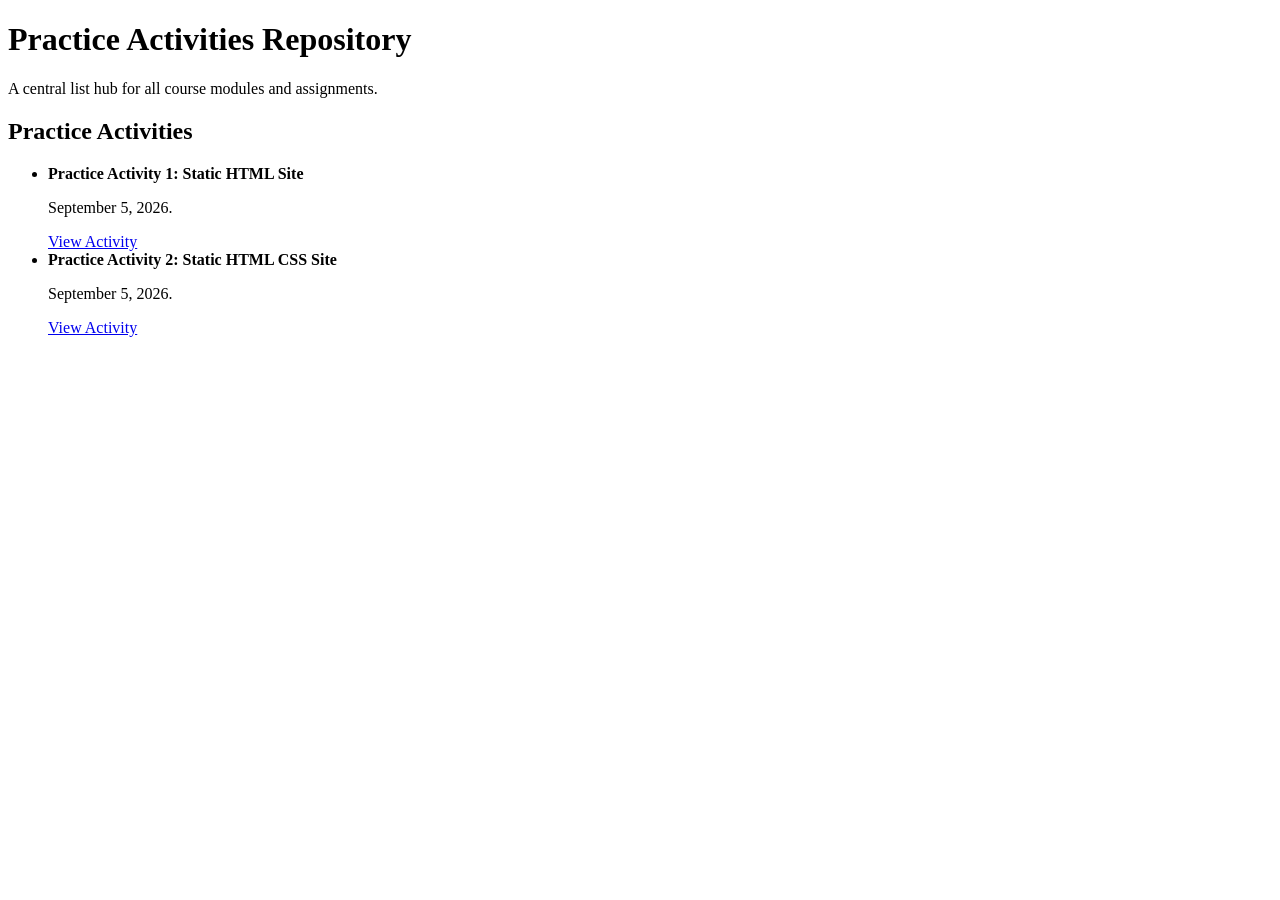
==== index.html @ 5d1b8ae7 "pasted files from sir's repo" ====
<!DOCTYPE html>
<html lang="en">
<head>
    <meta charset="UTF-8">
    <meta name="viewport" content="width=device-width, initial-scale=1.0">
    <title>Class Activity Repository</title>
    <link rel="stylesheet" href="style.css">
</head>
<body>

    <!-- Banner Header -->
    <header>
        <h1>Practice Activities Repository</h1>
        <p>A central list hub for all course modules and assignments.</p>
    </header>

    <!-- Main Content Area -->
    <main>
        
        <!-- Section: Current Module -->
        <h2 class="section-title">Practice Activities</h2>
        <ul class="activity-list">
            <li>
                <span class="activity-info">
                    <strong>Practice Activity 1: Static HTML Site</strong>
                    <p>September 5, 2026.</p>
                </span>
                <a href="#" class="btn">View Activity</a>
            </li>
            <li>
                <span class="activity-info">
                    <strong>Practice Activity 2: Static HTML CSS Site</strong>
                    <p>September 5, 2026.</p>
                </span>
                <a href="#" class="btn">View Activity</a>
            </li>
        </ul>

    </main>

</body>
</html>
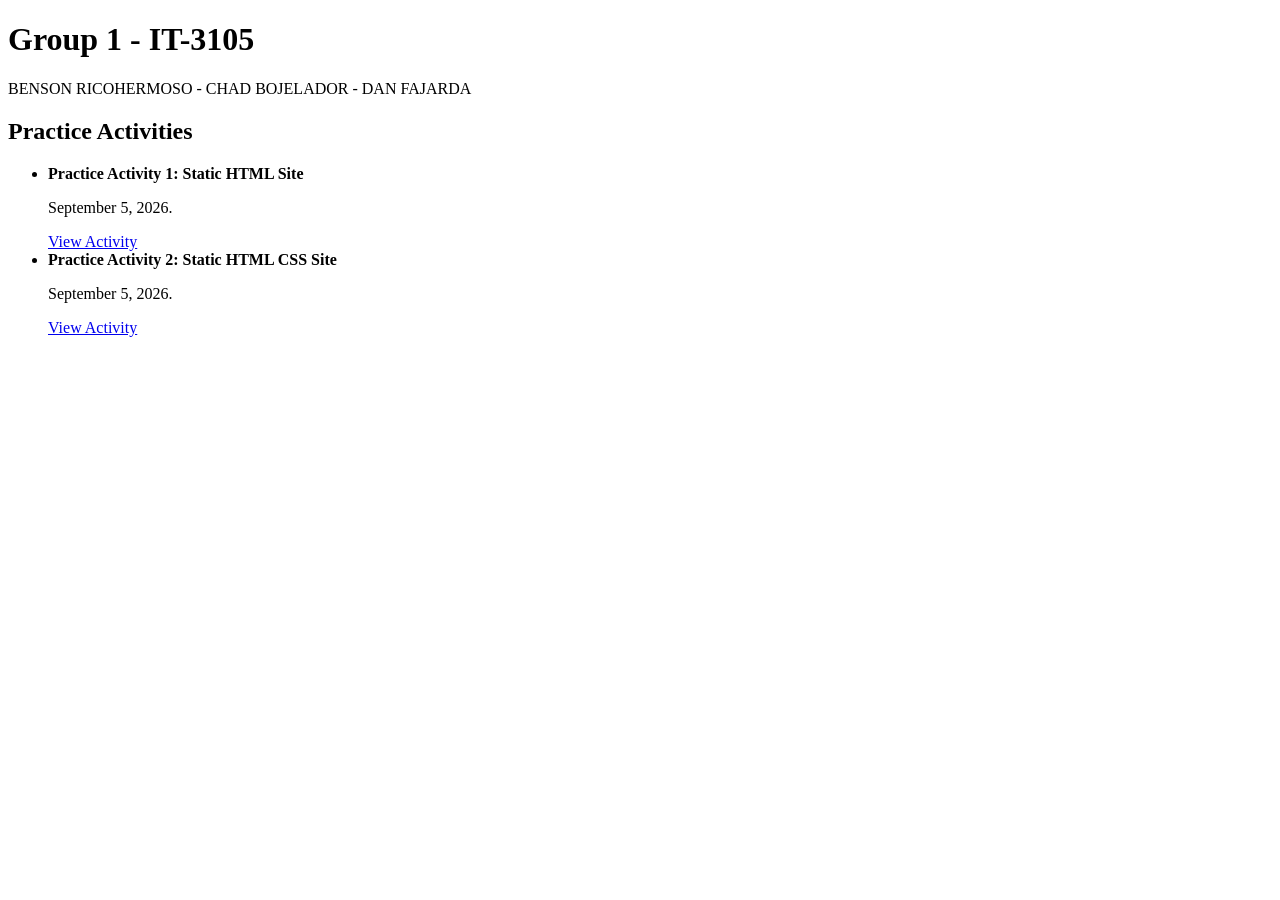
==== commit 299586de: "changes header and group name" ====
--- a/index.html
+++ b/index.html
@@ -10,8 +10,8 @@
 
     <!-- Banner Header -->
     <header>
-        <h1>Practice Activities Repository</h1>
-        <p>A central list hub for all course modules and assignments.</p>
+        <h1>Group 1 - IT-3105</h1>
+        <p>BENSON RICOHERMOSO - CHAD BOJELADOR - DAN FAJARDA</p>
     </header>
 
     <!-- Main Content Area -->
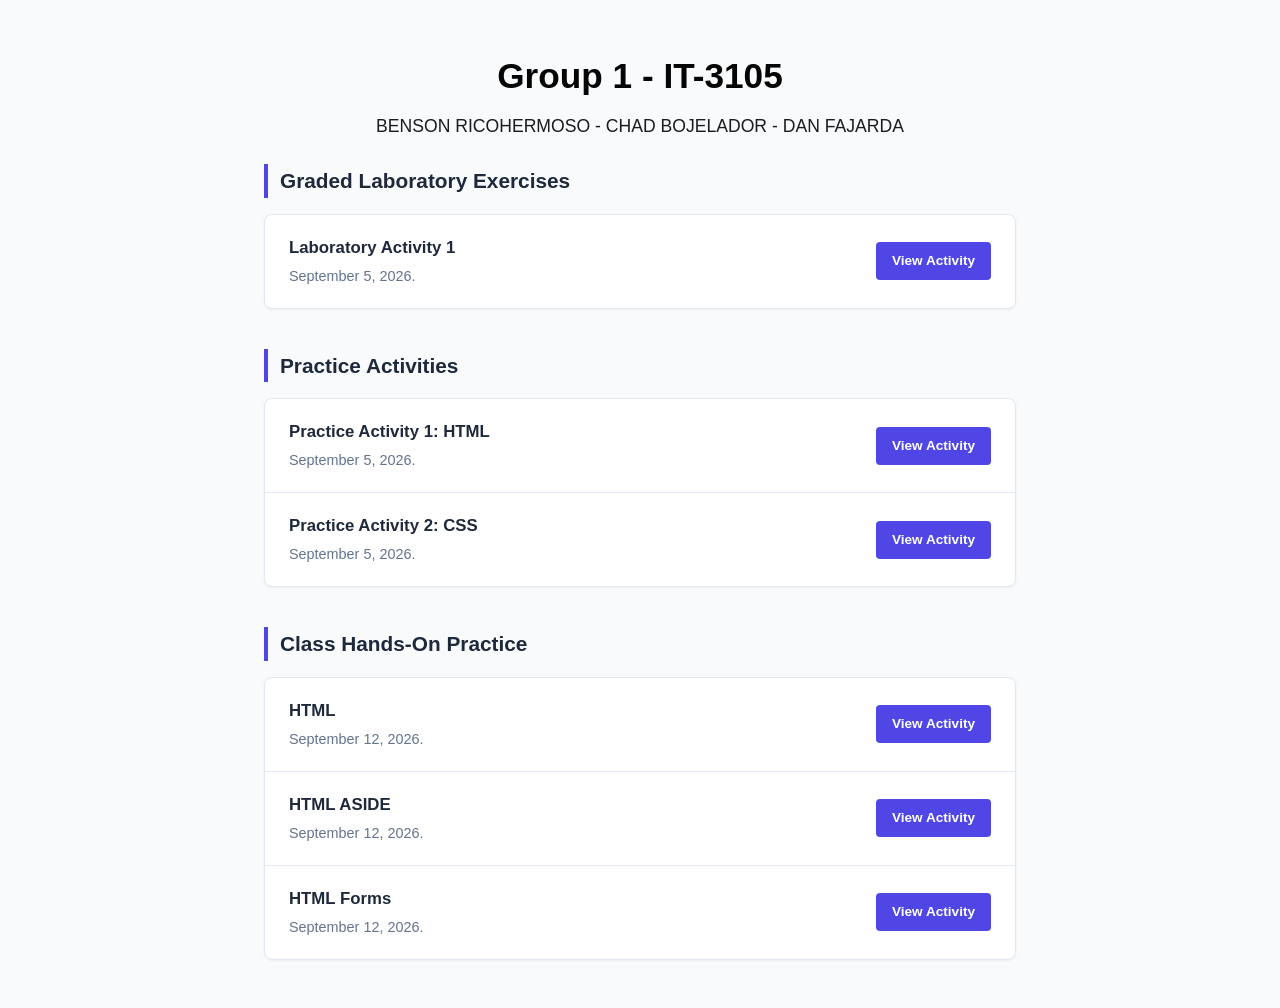
==== commit 0da3a35f: "update activity sections and add links for practice activities" ====
--- a/index.html
+++ b/index.html
@@ -18,21 +18,57 @@
     <main>
         
         <!-- Section: Current Module -->
-        <h2 class="section-title">Practice Activities</h2>
+        <h2 class="section-title">Graded Laboratory Exercises</h2>
         <ul class="activity-list">
             <li>
                 <span class="activity-info">
-                    <strong>Practice Activity 1: Static HTML Site</strong>
+                    <strong>Laboratory Activity 1</strong>
                     <p>September 5, 2026.</p>
                 </span>
                 <a href="#" class="btn">View Activity</a>
             </li>
+        </ul>
+
+         <h2 class="section-title">Practice Activities</h2>
+        <ul class="activity-list">
             <li>
                 <span class="activity-info">
-                    <strong>Practice Activity 2: Static HTML CSS Site</strong>
+                    <strong>Practice Activity 1: HTML</strong>
                     <p>September 5, 2026.</p>
                 </span>
-                <a href="#" class="btn">View Activity</a>
+                <a href="pract_activitiy/practice_1_html.html" class="btn">View Activity</a>
+            </li>
+            <li>
+                <span class="activity-info">
+                    <strong>Practice Activity 2: CSS</strong>
+                    <p>September 5, 2026.</p>
+                </span>
+                <a href="pract_activitiy/practice_2_css.html" class="btn">View Activity</a>
+            </li>
+        </ul>
+
+         <h2 class="section-title">Class Hands-On Practice</h2>
+        <ul class="activity-list">
+            <li>
+                <span class="activity-info">
+                    <strong>HTML</strong>
+                    <p>September 12, 2026.</p>
+                </span>
+                <a href="pract_activitiy/practice_1_html.html" class="btn">View Activity</a>
+            </li>
+            <li>
+                <span class="activity-info">
+                    <strong>HTML ASIDE</strong>
+                    <p>September 12, 2026.</p>
+                </span>
+                <a href="pract_activitiy/practice_2_html.html" class="btn">View Activity</a>
+            </li>
+            <li>
+                <span class="activity-info">
+                    <strong>HTML Forms</strong>
+                    <p>September 12, 2026.</p>
+                </span>
+                <a href="pract_activitiy/practice_1_html_form.html" class="btn">View Activity</a>
             </li>
         </ul>
 
--- a/style.css
+++ b/style.css
@@ -0,0 +1,130 @@
+:root {
+    --primary: #4f46e5;
+    --primary-dark: #4338ca;
+    --bg-color: #f8fafc;
+    --card-bg: #ffffff;
+    --text-main: #1e293b;
+    --text-muted: #64748b;
+    --border-color: #e2e8f0;
+}
+
+* {
+    margin: 0;
+    padding: 0;
+    box-sizing: border-box;
+    font-family: 'Segoe UI', Tahoma, Geneva, Verdana, sans-serif;
+}
+
+body {
+    background-color: var(--bg-color);
+    color: var(--text-main);
+    line-height: 1.6;
+}
+
+/* Banner Header */
+header {
+    color: rgb(5, 5, 5);
+    padding: 3rem 2rem;
+    text-align: center;
+}
+
+header h1 {
+    font-size: 2.2rem;
+    margin-bottom: 0.5rem;
+}
+
+header p {
+    font-size: 1.1rem;
+    opacity: 0.9;
+    max-width: 600px;
+    margin: 0 auto;
+}
+
+/* Main Container */
+main {
+    max-width: 800px;
+    margin: -1.5rem auto 3rem auto;
+    padding: 0 1.5rem;
+}
+
+/* Section Styling */
+.section-title {
+    font-size: 1.3rem;
+    margin-bottom: 1rem;
+    color: var(--text-main);
+    border-left: 4px solid var(--primary);
+    padding-left: 0.75rem;
+}
+
+/* Simple List Styling */
+.activity-list {
+    list-style: none;
+    background: var(--card-bg);
+    border: 1px solid var(--border-color);
+    border-radius: 8px;
+    box-shadow: 0 1px 3px 0 rgba(0, 0, 0, 0.05);
+    margin-bottom: 2.5rem;
+    overflow: hidden;
+}
+
+.activity-list li {
+    display: flex;
+    justify-content: space-between;
+    align-items: center;
+    padding: 1.25rem 1.5rem;
+    border-bottom: 1px solid var(--border-color);
+    gap: 1rem;
+}
+
+.activity-list li:last-child {
+    border-bottom: none;
+}
+
+.activity-info strong {
+    display: block;
+    font-size: 1.05rem;
+    color: var(--text-main);
+    margin-bottom: 0.2rem;
+}
+
+.activity-info p {
+    color: var(--text-muted);
+    font-size: 0.9rem;
+}
+
+/* Buttons */
+.btn {
+    display: inline-block;
+    background-color: var(--primary);
+    color: white;
+    padding: 0.5rem 1rem;
+    border-radius: 4px;
+    text-decoration: none;
+    font-size: 0.85rem;
+    font-weight: 600;
+    white-space: nowrap;
+    transition: background-color 0.2s;
+}
+
+.btn:hover {
+    background-color: var(--primary-dark);
+}
+
+.btn.secondary {
+    background-color: #e2e8f0;
+    color: var(--text-main);
+}
+
+.btn.secondary:hover {
+    background-color: #cbd5e1;
+}
+
+/* Footer */
+footer {
+    text-align: center;
+    padding: 2rem;
+    color: var(--text-muted);
+    font-size: 0.85rem;
+    border-top: 1px solid var(--border-color);
+    background: white;
+}
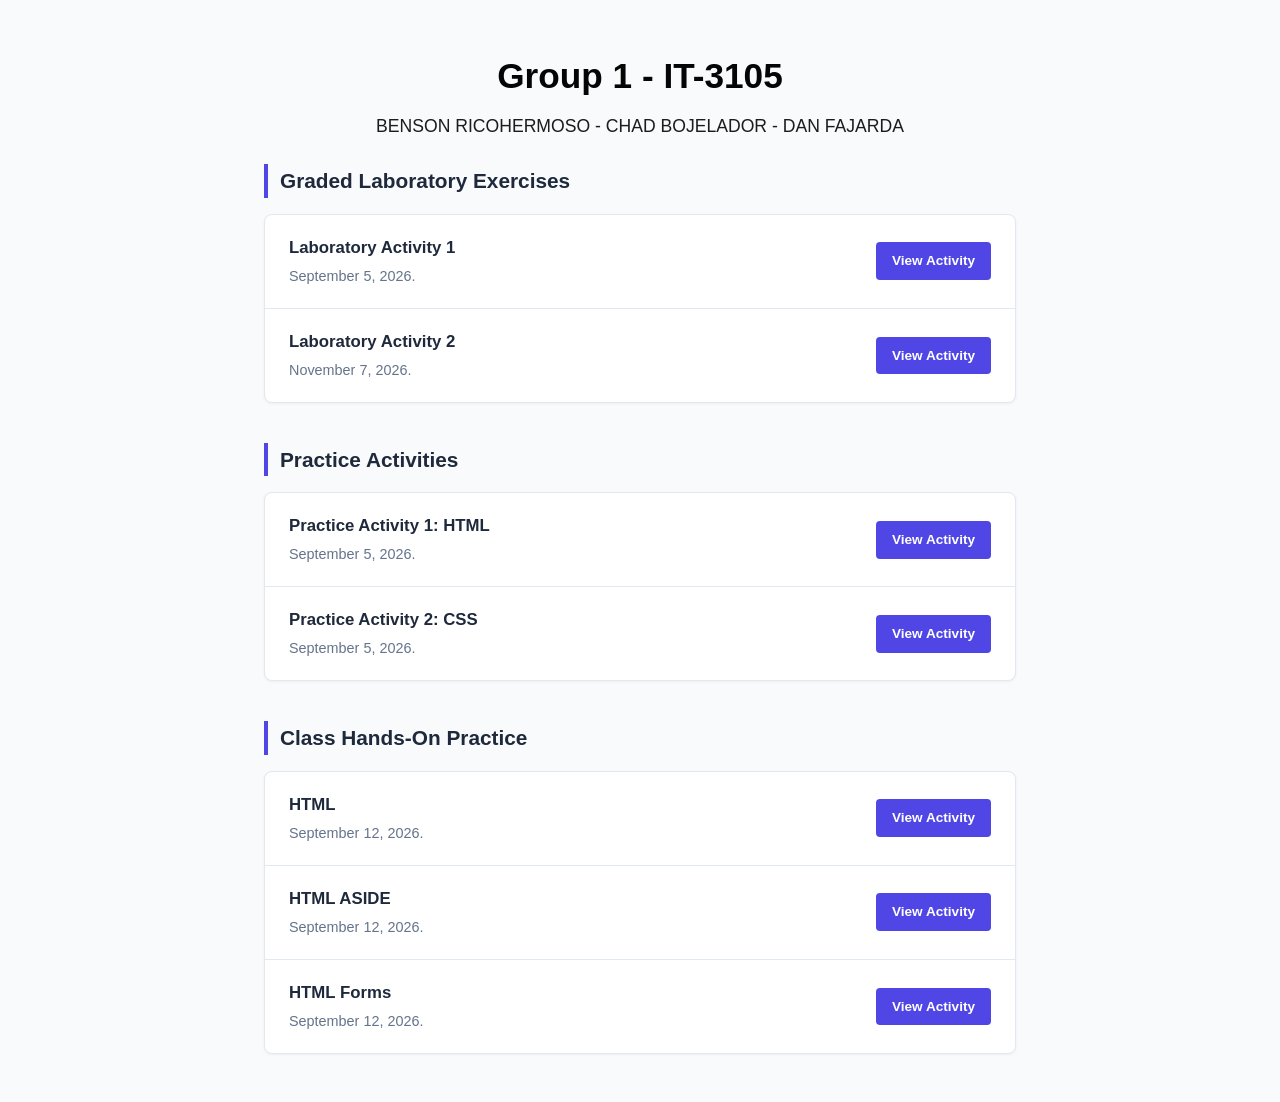
==== commit bc19d75c: "add Laboratory Activity 2 to the graded exercises section" ====
--- a/index.html
+++ b/index.html
@@ -25,7 +25,14 @@
                     <strong>Laboratory Activity 1</strong>
                     <p>September 5, 2026.</p>
                 </span>
-                <a href="#" class="btn">View Activity</a>
+                <a href="laboratory activities/laboratory activity 1/index.html" class="btn">View Activity</a>
+            </li>
+              <li>
+                <span class="activity-info">
+                    <strong>Laboratory Activity 2</strong>
+                    <p>November 7, 2026.</p>
+                </span>
+                <a href="laboratory activities/laboratory activity 2/index.html" class="btn">View Activity</a>
             </li>
         </ul>
 
